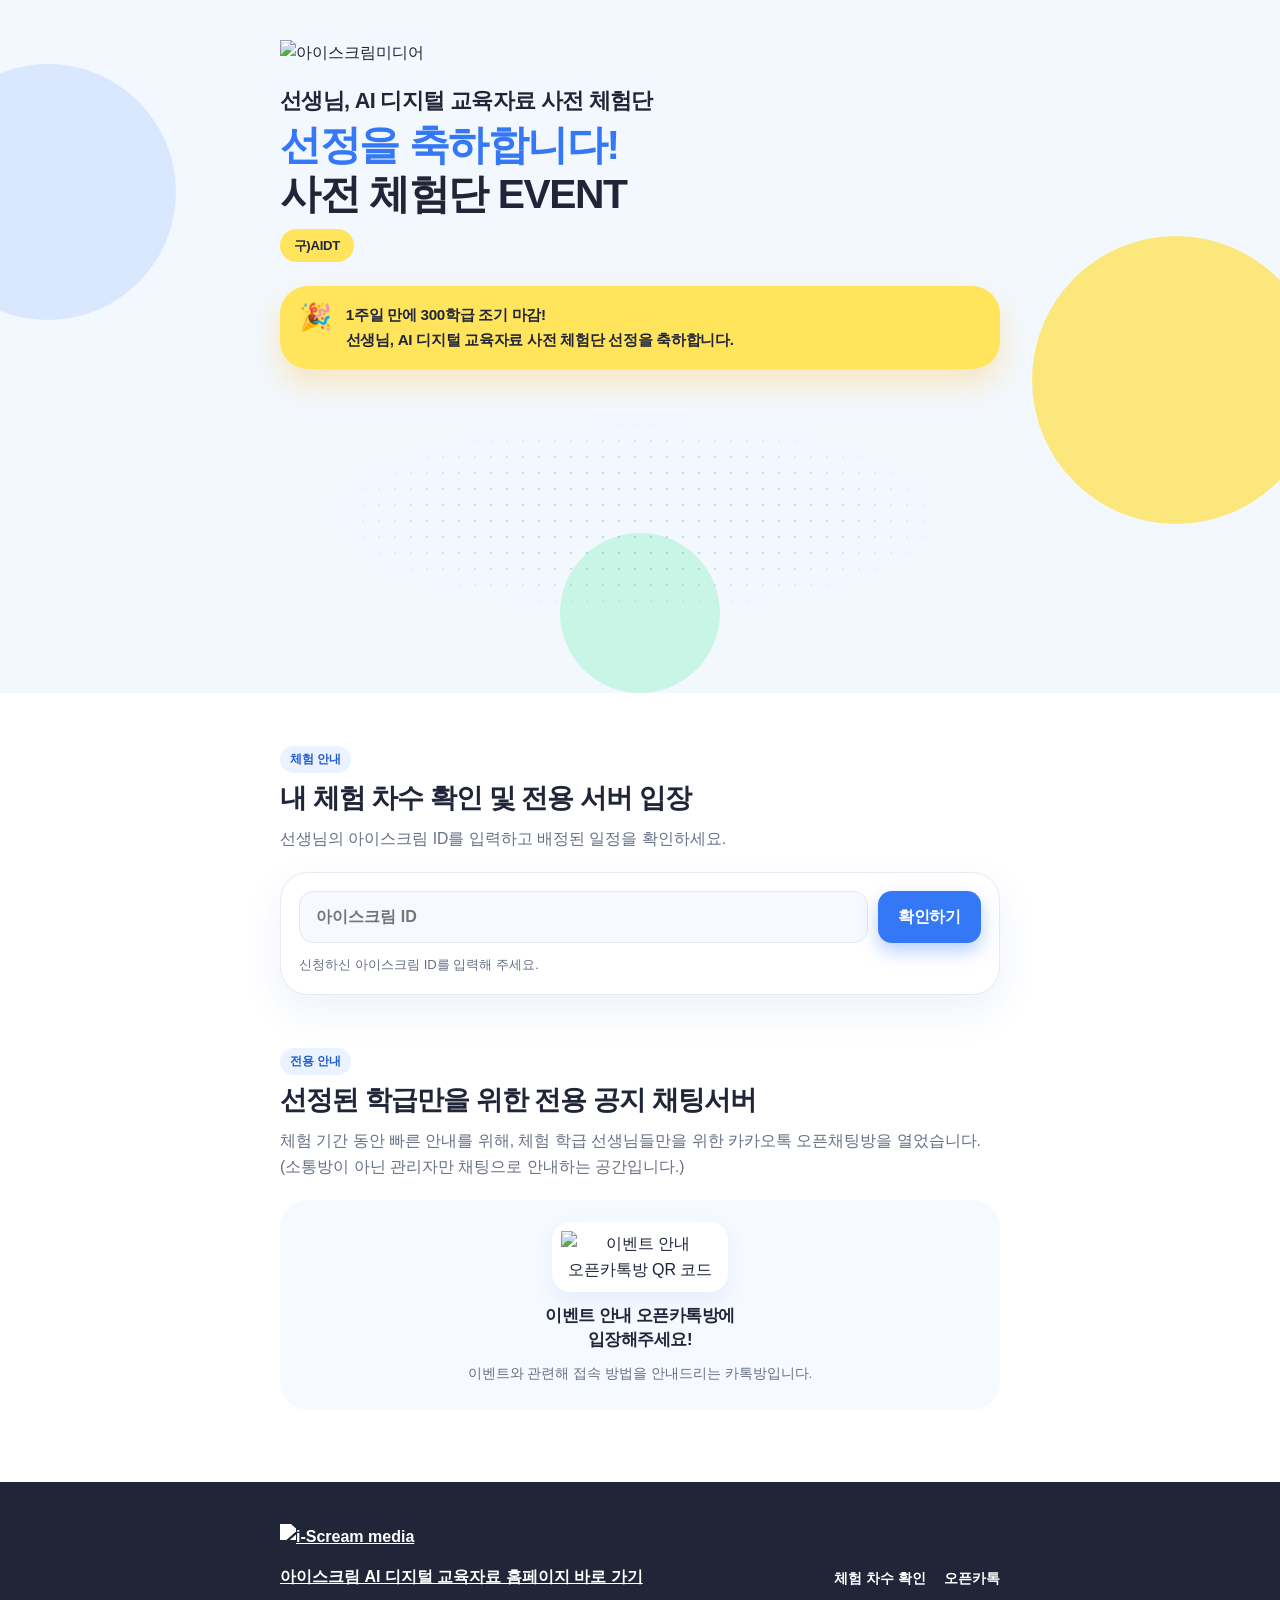
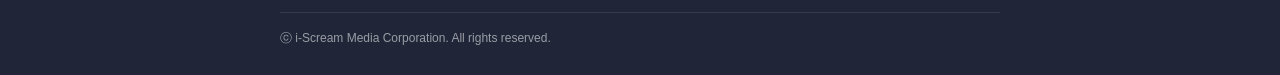
==== check/index.html @ 38898cb0 "Create index.html" ====
<!DOCTYPE html>
<html lang="ko">
<head>
  <meta charset="UTF-8" />
  <meta name="viewport" content="width=device-width, initial-scale=1" />
  <title>AI 디지털 교육자료 사전 체험단 | 아이스크림미디어</title>
  <link rel="stylesheet" href="https://cdn.jsdelivr.net/gh/orioncactus/pretendard@v1.3.9/dist/web/variable/pretendardvariable-dynamic-subset.min.css" />
  <style>
    :root {
      --primary: #3478f6;
      --primary-dark: #225dd0;
      --primary-light: #eaf3ff;
      --accent-yellow: #ffe45c;
      --accent-orange: #ff985e;
      --accent-mint: #c8f5e6;
      --ink: #202638;
      --muted: #667085;
      --bg: #ffffff;
      --bg-soft: #f6f9ff;
      --hero-bg: #f3f8ff;
      --blob: #d9e8ff;
      --line: #e6eaf0;
      --ok: #018c3a;
      --font: "Pretendard Variable", Pretendard, "Apple SD Gothic Neo", sans-serif;
      --shadow-soft: 0 16px 40px rgba(34, 93, 208, 0.08);
      --shadow-btn: 0 8px 18px rgba(52, 120, 246, 0.35);
    }

    * { box-sizing: border-box; margin: 0; padding: 0; }

    html { scroll-behavior: smooth; }

    [id] { scroll-margin-top: 24px; }

    body {
      font-family: var(--font);
      color: var(--ink);
      background: var(--bg);
      line-height: 1.65;
      word-break: keep-all;
      overflow-wrap: break-word;
      min-height: 100vh;
      -webkit-font-smoothing: antialiased;

   }

    ::selection { background: #cfe0ff; }

    .visually-hidden {
      position: absolute;
      width: 1px;
      height: 1px;
      padding: 0;
      margin: -1px;
      overflow: hidden;
      clip: rect(0, 0, 0, 0);
      white-space: nowrap;
      border: 0;
    }

    /* ——— Hero ——— */
    .hero {
      position: relative;
      overflow: hidden;
      background: var(--hero-bg);
      padding: 2rem 1.25rem 3rem;
    }

    .hero__blob {
      pointer-events: none;
      position: absolute;
      border-radius: 50%;
    }

    .hero__blob--a {
      left: -5rem;
      top: 4rem;
      width: 16rem;
      height: 16rem;
      background: var(--blob);
    }

    .hero__blob--b {
      right: -2.5rem;
      top: 34%;
      width: 18rem;
      height: 18rem;
      background: color-mix(in oklab, var(--accent-yellow) 80%, transparent);
    }

    .hero__blob--c {
      left: 50%;
      bottom: 0;
      width: 10rem;
      height: 10rem;
      transform: translateX(-50%);
      background: var(--accent-mint);
    }

    .hero__inner {
      position: relative;
      z-index: 1;
      width: min(720px, 100%);
      margin: 0 auto;
      padding-top: 0.5rem;
    }

    .brand-logo {
      display: block;
      width: 10rem;
      height: auto;
      margin-bottom: 1.25rem;
      animation: fadeUp 0.65s ease both;
    }

    .hero__kicker {
      font-size: clamp(1.05rem, 3.2vw, 1.35rem);
      font-weight: 700;
      letter-spacing: -0.03em;
      line-height: 1.35;
      color: var(--ink);
      animation: fadeUp 0.65s ease 0.06s both;
    }

    .hero__title {
      margin-top: 0.35rem;
      font-size: clamp(1.75rem, 6vw, 2.55rem);
      font-weight: 800;
      letter-spacing: -0.035em;
      line-height: 1.2;
      color: var(--primary);
      animation: fadeUp 0.65s ease 0.12s both;
    }

    .hero__title em {
      font-style: normal;
      color: var(--ink);
      display: block;
    }

    .hero__badge {
      display: inline-flex;
      align-items: center;
      margin: 0.65rem 0 0;
      padding: 0.35rem 0.85rem;
      border-radius: 999px;
      background: var(--accent-yellow);
      font-size: 0.82rem;
      font-weight: 800;
      color: var(--ink);
      letter-spacing: -0.02em;
      animation: fadeUp 0.65s ease 0.16s both;
    }

    .congrats {
      margin-top: 1.5rem;
      display: flex;
      align-items: flex-start;
      gap: 0.85rem;
      padding: 1.1rem 1.2rem;
      border-radius: 28px;
      background: var(--accent-yellow);
      box-shadow: 0 14px 32px rgba(255, 196, 61, 0.35);
      animation: fadeUp 0.7s ease 0.22s both;
    }

    .congrats__icon {
      flex: none;
      font-size: 1.65rem;
      line-height: 1;
    }

    .congrats__text {
      font-size: 0.95rem;
      font-weight: 700;
      letter-spacing: -0.02em;
      line-height: 1.5;
    }

    .congrats__text span {
      display: block;
      margin-bottom: 0.15rem;
    }

    .hero__scene {
      position: relative;
      height: 15.5rem;
      margin-top: 1.75rem;
    }

    .hero__scene-dots {
      position: absolute;
      inset: 8% 6% 12%;
      background-image: radial-gradient(circle, rgba(52, 120, 246, 0.28) 1.4px, transparent 1.5px);
      background-size: 16px 16px;
      -webkit-mask-image: radial-gradient(ellipse at center, #000 35%, transparent 72%);
      mask-image: radial-gradient(ellipse at center, #000 35%, transparent 72%);
    }

    .hero__people {
      position: absolute;
      left: 50%;
      bottom: 0;
      width: min(26rem, 88%);
      height: auto;
      transform: translateX(-50%);
    }

    .float-deco {
      position: absolute;
      z-index: 1;
      animation: bob 3.4s ease-in-out infinite;
    }

    .float-deco img {
      display: block;
      width: 100%;
      height: auto;
    }

    .float-deco--1 { width: 4.2rem; left: 6%; top: 8%; }
    .float-deco--2 { width: 3.4rem; right: 10%; top: 16%; animation-delay: 0.45s; }
    .float-deco--3 { width: 2.8rem; right: 22%; bottom: 14%; animation-delay: 0.9s; }

    .main {
      width: min(720px, calc(100% - 2.5rem));
      margin: 0 auto;
      padding: 3.25rem 0 4.5rem;
    }

    .main section + section { margin-top: 3.25rem; }

    .section-label {
      display: inline-flex;
      margin-bottom: 0.45rem;
      padding: 0.2rem 0.65rem;
      border-radius: 999px;
      background: var(--primary-light);
      color: var(--primary-dark);
      font-size: 0.78rem;
      font-weight: 800;
      letter-spacing: -0.02em;
    }

    .main h2 {
      font-size: clamp(1.35rem, 3.4vw, 1.7rem);
      font-weight: 800;
      letter-spacing: -0.035em;
      line-height: 1.35;
    }

    .lead,
    .notice-body {
      margin-top: 0.55rem;
      color: var(--muted);
      font-size: 0.98rem;
    }

    .id-panel {
      margin-top: 1.25rem;
      padding: 1.15rem;
      border: 1px solid var(--line);
      border-radius: 28px;
      background: #fff;
      box-shadow: var(--shadow-soft);
    }

    .id-row {
      display: flex;
      gap: 0.6rem;
    }

    .id-row input {
      flex: 1;
      min-width: 0;
      height: 3.25rem;
      padding: 0 1rem;
      border: 1px solid var(--line);
      border-radius: 14px;
      background: var(--bg-soft);
      color: var(--ink);
      font: inherit;
      font-weight: 600;
    }

    .id-row input:focus {
      outline: 2px solid var(--primary);
      outline-offset: 2px;
      background: #fff;
    }

    .btn-check,
    .btn-server {
      border: 0;
      border-radius: 14px;
      background: var(--primary);
      color: #fff;
      font: inherit;
      font-weight: 800;
      letter-spacing: -0.02em;
      cursor: pointer;
      box-shadow: var(--shadow-btn);
    }

    .btn-check {
      flex: none;
      height: 3.25rem;
      padding: 0 1.25rem;
    }

    .btn-check:hover,
    .btn-server:hover { background: var(--primary-dark); }

    .id-hint {
      margin-top: 0.7rem;
      color: var(--muted);
      font-size: 0.82rem;
    }

    .result {
      display: none;
      margin-top: 1rem;
      padding: 1.05rem 1.1rem 1.15rem;
      border-radius: 20px;
      background: var(--primary-light);
    }

    .result.is-visible {
      display: block;
      animation: reveal 0.45s ease both;
    }

    .result.is-error { background: #fff4f2; }

    .result-title {
      font-size: 1.05rem;
      font-weight: 800;
      letter-spacing: -0.03em;
    }

    .result-period,
    .result-note {
      margin-top: 0.3rem;
      color: var(--muted);
      font-size: 0.92rem;
    }

    .result.is-error .result-title { color: #b42318; }

    .btn-server {
      display: inline-flex;
      align-items: center;
      margin-top: 0.9rem;
      padding: 0.85rem 1.1rem;
      text-decoration: none;
    }

    .result[hidden],
    .result-note[hidden],
    .btn-server[hidden] {
      display: none !important;
    }

    .qr-block {
      display: grid;
      justify-items: center;
      gap: 0.7rem;
      margin-top: 1.25rem;
      padding: 1.4rem 1.1rem 1.5rem;
      border-radius: 28px;
      background: var(--bg-soft);
      text-align: center;
    }

    .qr-block strong {
      font-size: 1.05rem;
      letter-spacing: -0.03em;
      line-height: 1.45;
    }

    .qr-block small {
      max-width: 22rem;
      color: var(--muted);
      font-size: 0.85rem;
    }

    .qr-slot {
      display: grid;
      place-items: center;
      width: 11rem;
      padding: 0.55rem;
      border-radius: 18px;
      background: #fff;
      box-shadow: 0 8px 20px rgba(34, 93, 208, 0.08);
    }

    .qr-slot img {
      display: block;
      width: 100%;
      height: auto;
    }

    .site-footer {
      background: var(--ink);
      color: #fff;
      padding: 2.6rem 1.25rem 1.6rem;
    }

    .footer-inner {
      width: min(720px, 100%);
      margin: 0 auto;
    }

    .footer-row {
      display: flex;
      justify-content: space-between;
      gap: 24px;
      align-items: flex-end;
    }

    .site-footer a { color: #fff; font-weight: 700; }

    .footer-home {
      margin: 14px 0 0;
    }

    .footer-links {
      display: flex;
      flex-wrap: wrap;
      justify-content: flex-end;
      gap: 8px 18px;
      color: rgba(255, 255, 255, 0.82);
      font-size: 14px;
    }

    .footer-links a {
      text-decoration: none;
      font-weight: 600;
    }

    .footer-brand {
      display: block;
      width: 150px;
      height: auto;
      filter: brightness(0) invert(1);
    }

    .copy {
      margin: 22px 0 0;
      padding-top: 16px;
      border-top: 1px solid rgba(255, 255, 255, 0.1);
      color: rgba(255, 255, 255, 0.55);
      font-size: 12px;
    }

    @keyframes fadeUp {
      from { opacity: 0; transform: translateY(16px); }
      to { opacity: 1; transform: translateY(0); }
    }

    @keyframes reveal {
      from { opacity: 0; transform: translateY(10px) scale(0.98); }
      to { opacity: 1; transform: translateY(0) scale(1); }
    }

    @keyframes bob {
      0%, 100% { transform: translate3d(0, 0, 0); }
      50% { transform: translate3d(0, -10px, 0); }
    }

    @media (prefers-reduced-motion: reduce) {
      .float-deco,
      .brand-logo,
      .hero__kicker,
      .hero__title,
      .hero__badge,
      .congrats,
      .hero__scene,
      section {
        animation: none !important;
      }
    }

    @media (max-width: 520px) {
      .hero { padding: 1.5rem 1.1rem 2.25rem; }
      .main { width: calc(100% - 2rem); padding-top: 2.25rem; }
      .id-row .btn-check { width: 100%; }
      .congrats { border-radius: 22px; }
      .footer-row { flex-direction: column; align-items: flex-start; }
      .footer-links { justify-content: flex-start; }
    }
  </style>
</head>
<body>
  <header class="hero">
    <div class="hero__blob hero__blob--a" aria-hidden="true"></div>
    <div class="hero__blob hero__blob--b" aria-hidden="true"></div>
    <div class="hero__blob hero__blob--c" aria-hidden="true"></div>

    <div class="hero__inner">
      <img
        class="brand-logo"
        src="https://i-screammedia-aidt-free-trial-event.vercel.app/brand/i-scream-media.png?v=3"
        alt="아이스크림미디어"
      />

      <p class="hero__kicker">선생님, AI 디지털 교육자료 사전 체험단</p>
      <h1 class="hero__title">
        선정을 축하합니다!
        <em>사전 체험단 EVENT</em>
      </h1>
      <span class="hero__badge">구)AIDT</span>

      <aside class="congrats" aria-label="선정 축하 안내">
        <span class="congrats__icon" aria-hidden="true">🎉</span>
        <p class="congrats__text">
          <span>1주일 만에 300학급 조기 마감!</span>
          선생님, AI 디지털 교육자료 사전 체험단 선정을 축하합니다.
        </p>
      </aside>

      <div class="hero__scene" aria-hidden="true">
        <div class="hero__scene-dots"></div>
        <span class="float-deco float-deco--1">
          <img src="https://i-screammedia-aidt-free-trial-event.vercel.app/media/scene/ops.png?v=3" alt="" />
        </span>
        <span class="float-deco float-deco--2">
          <img src="https://i-screammedia-aidt-free-trial-event.vercel.app/media/scene/cube.png?v=3" alt="" />
        </span>
        <span class="float-deco float-deco--3">
          <img src="https://i-screammedia-aidt-free-trial-event.vercel.app/media/scene/triangle.png?v=3" alt="" />
        </span>
        <img
          class="hero__people"
          src="https://i-screammedia-aidt-free-trial-event.vercel.app/media/scene/people.png?v=3"
          alt=""
        />
      </div>
    </div>
  </header>

  <div class="main">
    <section id="check" aria-labelledby="check-title">
      <p class="section-label">체험 안내</p>
      <h2 id="check-title">내 체험 차수 확인 및 전용 서버 입장</h2>
      <p class="lead">선생님의 아이스크림 ID를 입력하고 배정된 일정을 확인하세요.</p>

      <div class="id-panel">
        <form class="id-row" id="id-form" autocomplete="off">
          <label for="ice-id" class="visually-hidden">아이스크림 ID</label>
          <input id="ice-id" name="ice-id" type="text" placeholder="아이스크림 ID" required />
          <button type="submit" class="btn-check">확인하기</button>
        </form>
        <p class="id-hint">신청하신 아이스크림 ID를 입력해 주세요.</p>

        <div class="result" id="result" role="status" aria-live="polite" hidden>
          <p class="result-title" id="result-title"></p>
          <p class="result-period" id="result-period"></p>
          <p class="result-note" id="result-note" hidden></p>
          <a class="btn-server" id="server-link" hidden></a>
        </div>
      </div>
    </section>

    <section id="notice" aria-labelledby="notice-title">
      <p class="section-label">전용 안내</p>
      <h2 id="notice-title">선정된 학급만을 위한 전용 공지 채팅서버</h2>
      <p class="notice-body">
        체험 기간 동안 빠른 안내를 위해, 체험 학급 선생님들만을 위한 카카오톡 오픈채팅방을 열었습니다.
        (소통방이 아닌 관리자만 채팅으로 안내하는 공간입니다.)
      </p>
      <div class="qr-block">
        <div class="qr-slot">
          <img src="QR.png" alt="이벤트 안내 오픈카톡방 QR 코드" />
        </div>
        <strong>이벤트 안내 오픈카톡방에<br />입장해주세요!</strong>
        <small>이벤트와 관련해 접속 방법을 안내드리는 카톡방입니다.</small>
      </div>
    </section>
  </div>

  <footer class="site-footer">
    <div class="footer-inner">
      <div class="footer-row">
        <div>
          <a href="https://aidt.i-scream.co.kr/" target="_blank" rel="noopener noreferrer">
            <img class="footer-brand" src="https://i-screammedia-aidt-free-trial-event.vercel.app/brand/i-scream-media.png?v=3" alt="i-Scream media" />
          </a>
          <p class="footer-home"><a href="https://aidt.i-scream.co.kr/" target="_blank" rel="noopener noreferrer">아이스크림 AI 디지털 교육자료 홈페이지 바로 가기</a></p>
        </div>
        <nav class="footer-links" aria-label="하단 메뉴">
          <a href="#check">체험 차수 확인</a>
          <a href="#notice">오픈카톡</a>
        </nav>
      </div>
      <p class="copy">ⓒ i-Scream Media Corporation. All rights reserved.</p>
    </div>
  </footer>

  <script>
    (function () {
      // 스프레드시트 Apps Script를 웹 앱으로 배포한 뒤 /exec 주소를 넣습니다.
      var LOOKUP_URL = "https://script.google.com/macros/s/AKfycbw1V9TtN96t5DIvYC2wog42rHnrE2uM0zs5pzuHLSJIDhwSx8uDlWeA5C9FZ2zDsYhv/exec";

      var COHORTS = {
        "1": {
          label: "1차 체험단",
          period: "11월 23일(월) ~ 12월 6일(일)",
          serverLabel: "1차 사용 안내 보기 →",
          serverUrl: "https://i-screammedia.github.io/FreeEvent_Information/"
        },
        "2": {
          label: "2차 체험단",
          period: "11월 30일(월) ~ 12월 13일(일)",
          serverLabel: "",
          serverUrl: "",
          note: "2차 안내 페이지는 준비 중입니다."
        }
      };

      var form = document.getElementById("id-form");
      var result = document.getElementById("result");
      var title = document.getElementById("result-title");
      var period = document.getElementById("result-period");
      var note = document.getElementById("result-note");
      var serverLink = document.getElementById("server-link");
      var input = document.getElementById("ice-id");
      var submitButton = form.querySelector("button");
      var busy = false;

      function showResult(isError) {
        result.hidden = false;
        result.classList.remove("is-visible");
        void result.offsetWidth;
        result.classList.toggle("is-error", isError);
        result.classList.add("is-visible");
      }

      function clearActions() {
        serverLink.hidden = true;
        serverLink.removeAttribute("href");
        serverLink.textContent = "";
        note.hidden = true;
        note.textContent = "";
      }

      function showMessage(isError, titleText, noteText) {
        clearActions();
        title.textContent = titleText;
        period.textContent = "";
        if (noteText) {
          note.hidden = false;
          note.textContent = noteText;
        }
        showResult(isError);
      }

      function showCohort(key) {
        var cohort = COHORTS[key];
        clearActions();
        if (!cohort) {
          showMessage(true, "등록된 체험 명단에서 이 아이디를 찾지 못했습니다.", "아이디를 다시 확인해 주세요.");
          return;
        }
        title.textContent = "선생님은 " + cohort.label + "입니다.";
        period.textContent = key + "차 체험 기간: " + cohort.period;
        if (cohort.serverUrl) {
          serverLink.hidden = false;
          serverLink.href = cohort.serverUrl;
          serverLink.target = "_blank";
          serverLink.rel = "noopener noreferrer";
          serverLink.textContent = cohort.serverLabel;
        }
        if (cohort.note) {
          note.hidden = false;
          note.textContent = cohort.note;
        }
        showResult(false);
      }

      form.addEventListener("submit", function (e) {
        e.preventDefault();
        if (busy) return;
        var id = (input.value || "").trim();
        if (!id) return;

        if (!LOOKUP_URL) {
          showMessage(true, "체험단 조회가 아직 연결되지 않았습니다.", "운영팀 설정을 마친 뒤 다시 확인해 주세요.");
          return;
        }

        busy = true;
        submitButton.disabled = true;
        submitButton.textContent = "확인 중";

        fetch(LOOKUP_URL + "?id=" + encodeURIComponent(id))
          .then(function (res) {
            if (!res.ok) throw new Error("bad");
            return res.json();
          })
          .then(function (data) {
            if (!data || !data.ok || !COHORTS[data.cohort]) {
              showMessage(true, "등록된 체험 명단에서 이 아이디를 찾지 못했습니다.", "아이디를 다시 확인해 주세요.");
              return;
            }
            showCohort(data.cohort);
          })
          .catch(function () {
            showMessage(true, "확인하지 못했습니다.", "잠시 후 다시 시도해 주세요.");
          })
          .then(function () {
            busy = false;
            submitButton.disabled = false;
            submitButton.textContent = "확인하기";
          });
      });
    })();
  </script>
</body>
</html>
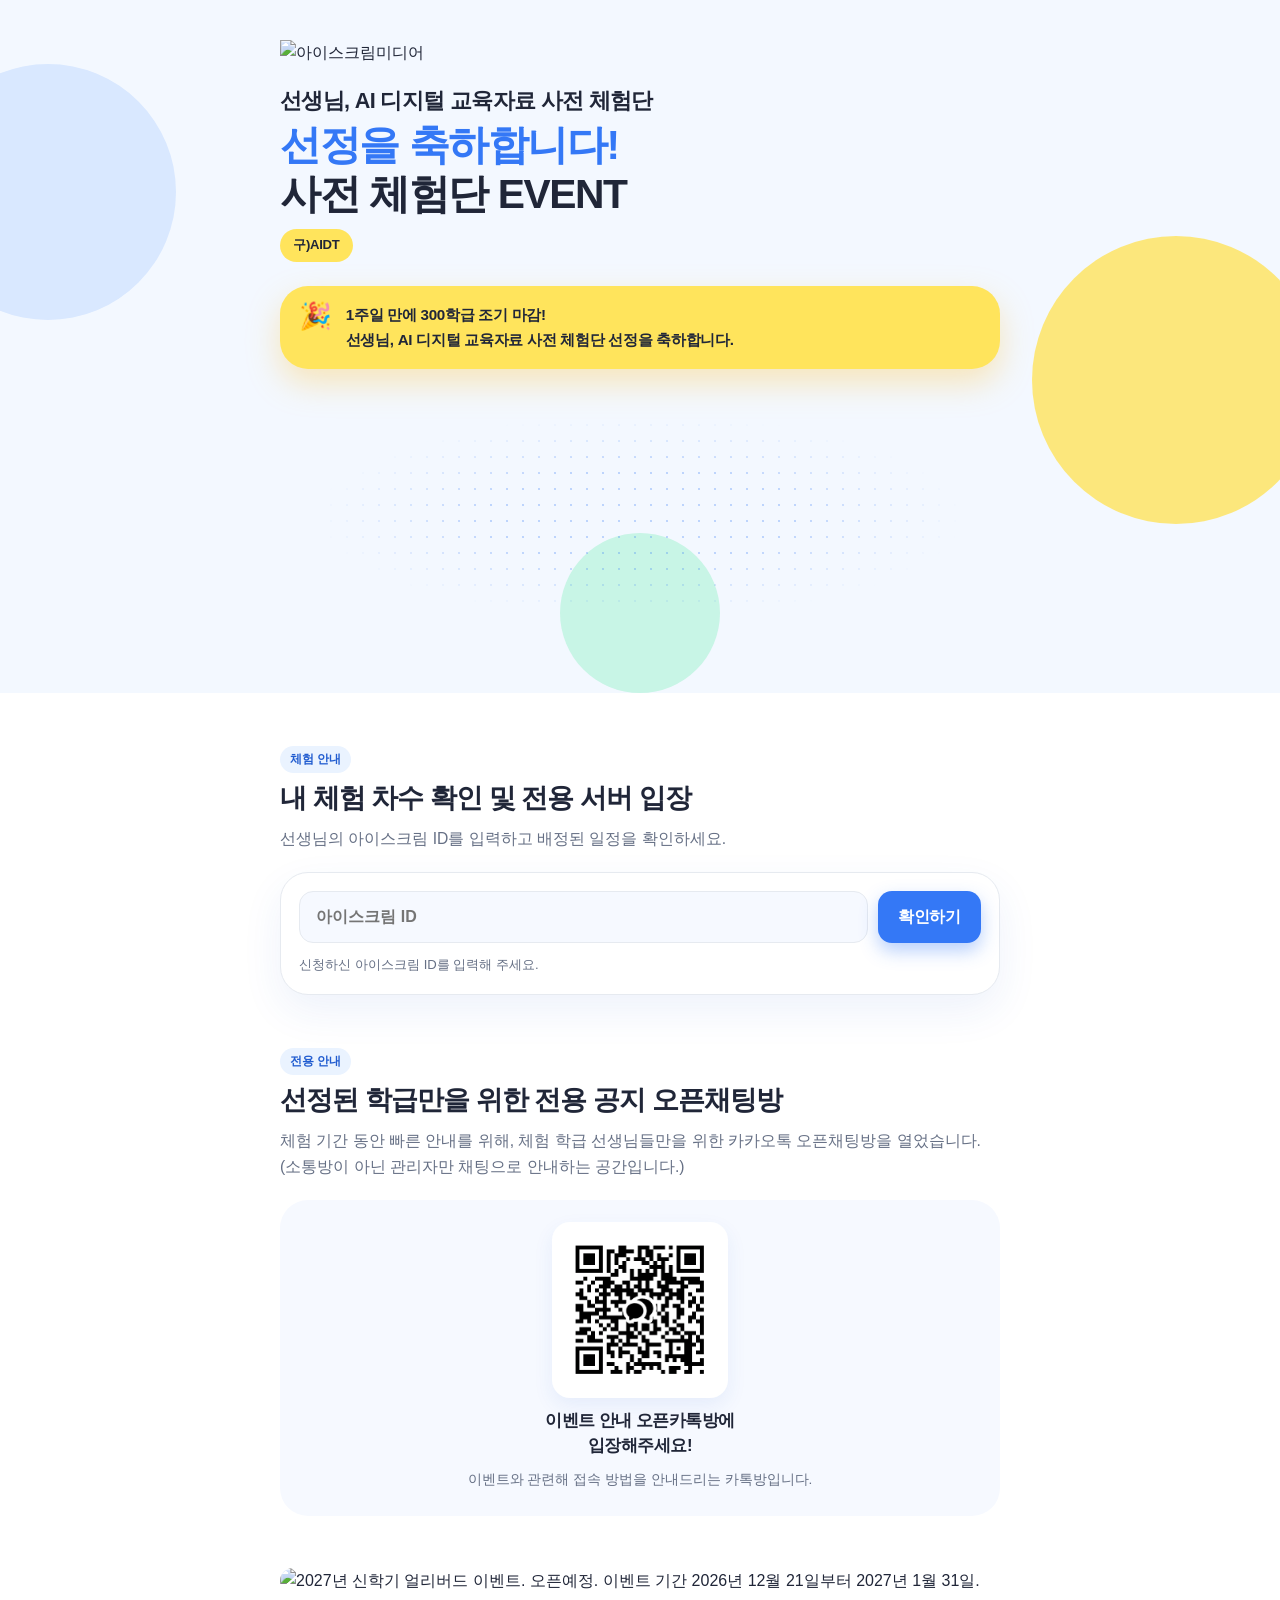
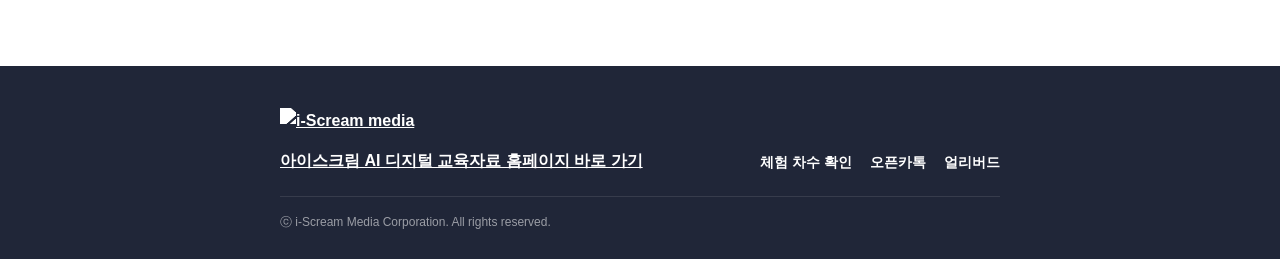
==== commit dcdbd6bb: "Update index.html" ====
--- a/check/index.html
+++ b/check/index.html
@@ -400,6 +400,34 @@
       height: auto;
     }
 
+    .earlybird {
+      position: relative;
+    }
+
+    .earlybird img {
+      display: block;
+      width: 100%;
+      height: auto;
+      border-radius: 28px;
+    }
+
+    .earlybird-link {
+      position: absolute;
+      left: 8%;
+      top: 74%;
+      width: 24%;
+      height: 14%;
+      border-radius: 999px;
+      color: transparent;
+      overflow: hidden;
+      white-space: nowrap;
+    }
+
+    .earlybird-link:focus-visible {
+      outline: 3px solid var(--primary);
+      outline-offset: 3px;
+    }
+
     .site-footer {
       background: var(--ink);
       color: #fff;
@@ -564,9 +592,9 @@
 
     <section id="notice" aria-labelledby="notice-title">
       <p class="section-label">전용 안내</p>
-      <h2 id="notice-title">선정된 학급만을 위한 전용 공지 채팅서버</h2>
+      <h2 id="notice-title">선정된 학급만을 위한 전용 공지 오픈채팅방</h2>
       <p class="notice-body">
-        체험 기간 동안 빠른 안내를 위해, 체험 학급 선생님들만을 위한 카카오톡 오픈채팅방을 열었습니다.
+        체험 기간 동안 빠른 안내를 위해, 체험 학급 선생님들만을 위한 카카오톡 오픈채팅방을 열었습니다.<br />
         (소통방이 아닌 관리자만 채팅으로 안내하는 공간입니다.)
       </p>
       <div class="qr-block">
@@ -576,6 +604,11 @@
         <strong>이벤트 안내 오픈카톡방에<br />입장해주세요!</strong>
         <small>이벤트와 관련해 접속 방법을 안내드리는 카톡방입니다.</small>
       </div>
+    </section>
+
+    <section id="earlybird" class="earlybird" aria-label="얼리버드 이벤트">
+      <img src="earlybird.png" alt="2027년 신학기 얼리버드 이벤트. 오픈예정. 이벤트 기간 2026년 12월 21일부터 2027년 1월 31일." />
+      <a class="earlybird-link" href="https://aidt.i-scream.co.kr/customer/notice/20" target="_blank" rel="noopener noreferrer">얼리버드 신청 살펴보기</a>
     </section>
   </div>
 
@@ -591,6 +624,7 @@
         <nav class="footer-links" aria-label="하단 메뉴">
           <a href="#check">체험 차수 확인</a>
           <a href="#notice">오픈카톡</a>
+          <a href="#earlybird">얼리버드</a>
         </nav>
       </div>
       <p class="copy">ⓒ i-Scream Media Corporation. All rights reserved.</p>
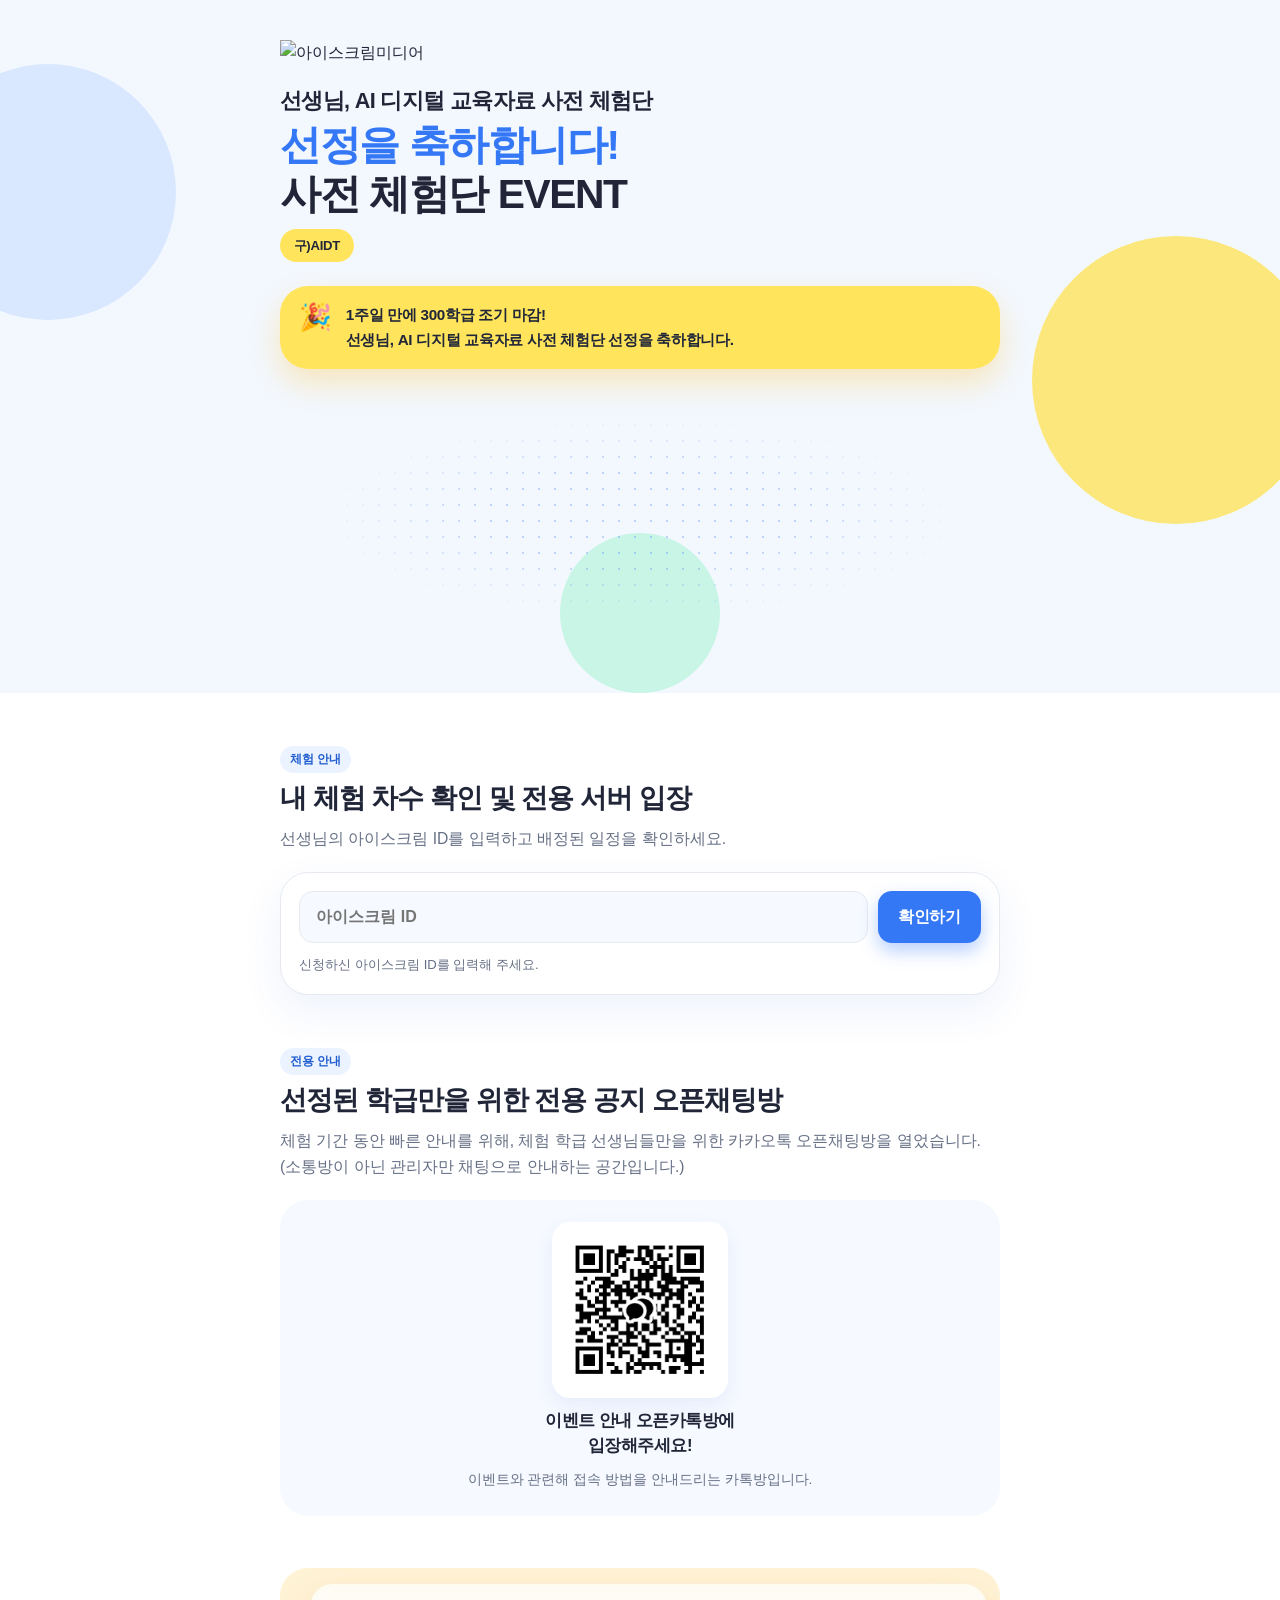
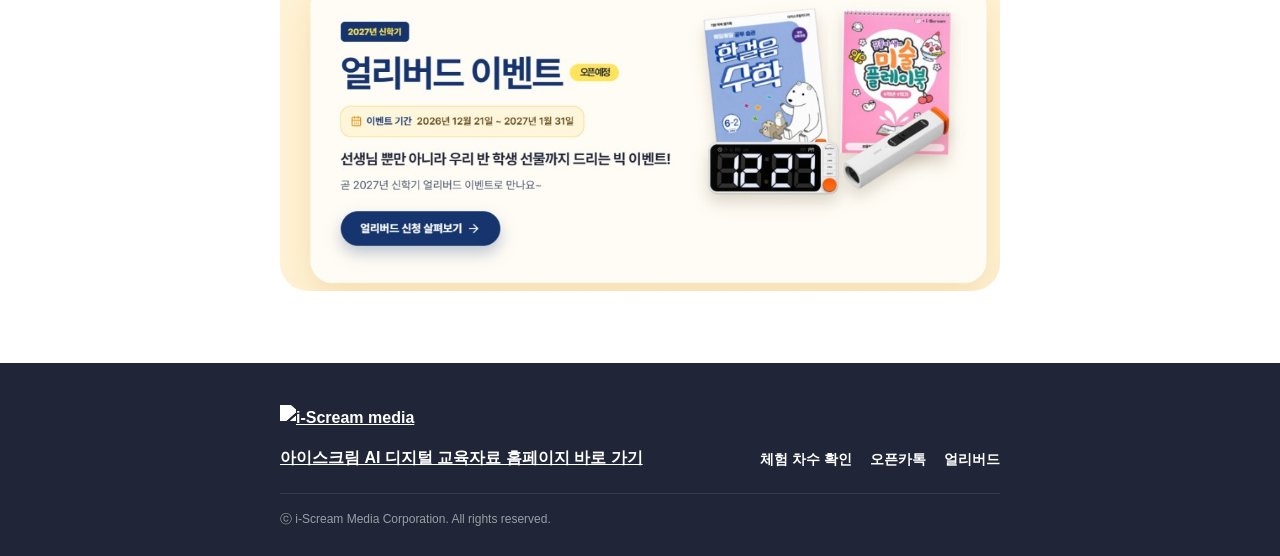
==== commit c445986b: "Update index.html" ====
--- a/check/index.html
+++ b/check/index.html
@@ -347,6 +347,13 @@
 
     .result.is-error .result-title { color: #b42318; }
 
+    .result-note a {
+      color: var(--primary-dark);
+      font-weight: 800;
+      text-decoration: underline;
+      text-underline-offset: 2px;
+    }
+
     .btn-server {
       display: inline-flex;
       align-items: center;
@@ -678,6 +685,22 @@
         note.textContent = "";
       }
 
+      function showNotFound() {
+        clearActions();
+        title.textContent = "등록된 체험 명단에서 이 아이디를 찾지 못했습니다.";
+        period.textContent = "";
+        note.hidden = false;
+        note.appendChild(document.createTextNode("아이디를 다시 확인해 주세요."));
+        note.appendChild(document.createElement("br"));
+        note.appendChild(document.createTextNode("명단 확인 관련 문의는 "));
+        var mail = document.createElement("a");
+        mail.href = "mailto:aidt@i-screammedia.com";
+        mail.textContent = "aidt@i-screammedia.com";
+        note.appendChild(mail);
+        note.appendChild(document.createTextNode(" 으로 문의해 주세요."));
+        showResult(true);
+      }
+
       function showMessage(isError, titleText, noteText) {
         clearActions();
         title.textContent = titleText;
@@ -693,7 +716,7 @@
         var cohort = COHORTS[key];
         clearActions();
         if (!cohort) {
-          showMessage(true, "등록된 체험 명단에서 이 아이디를 찾지 못했습니다.", "아이디를 다시 확인해 주세요.");
+          showNotFound();
           return;
         }
         title.textContent = "선생님은 " + cohort.label + "입니다.";
@@ -734,7 +757,7 @@
           })
           .then(function (data) {
             if (!data || !data.ok || !COHORTS[data.cohort]) {
-              showMessage(true, "등록된 체험 명단에서 이 아이디를 찾지 못했습니다.", "아이디를 다시 확인해 주세요.");
+              showNotFound();
               return;
             }
             showCohort(data.cohort);
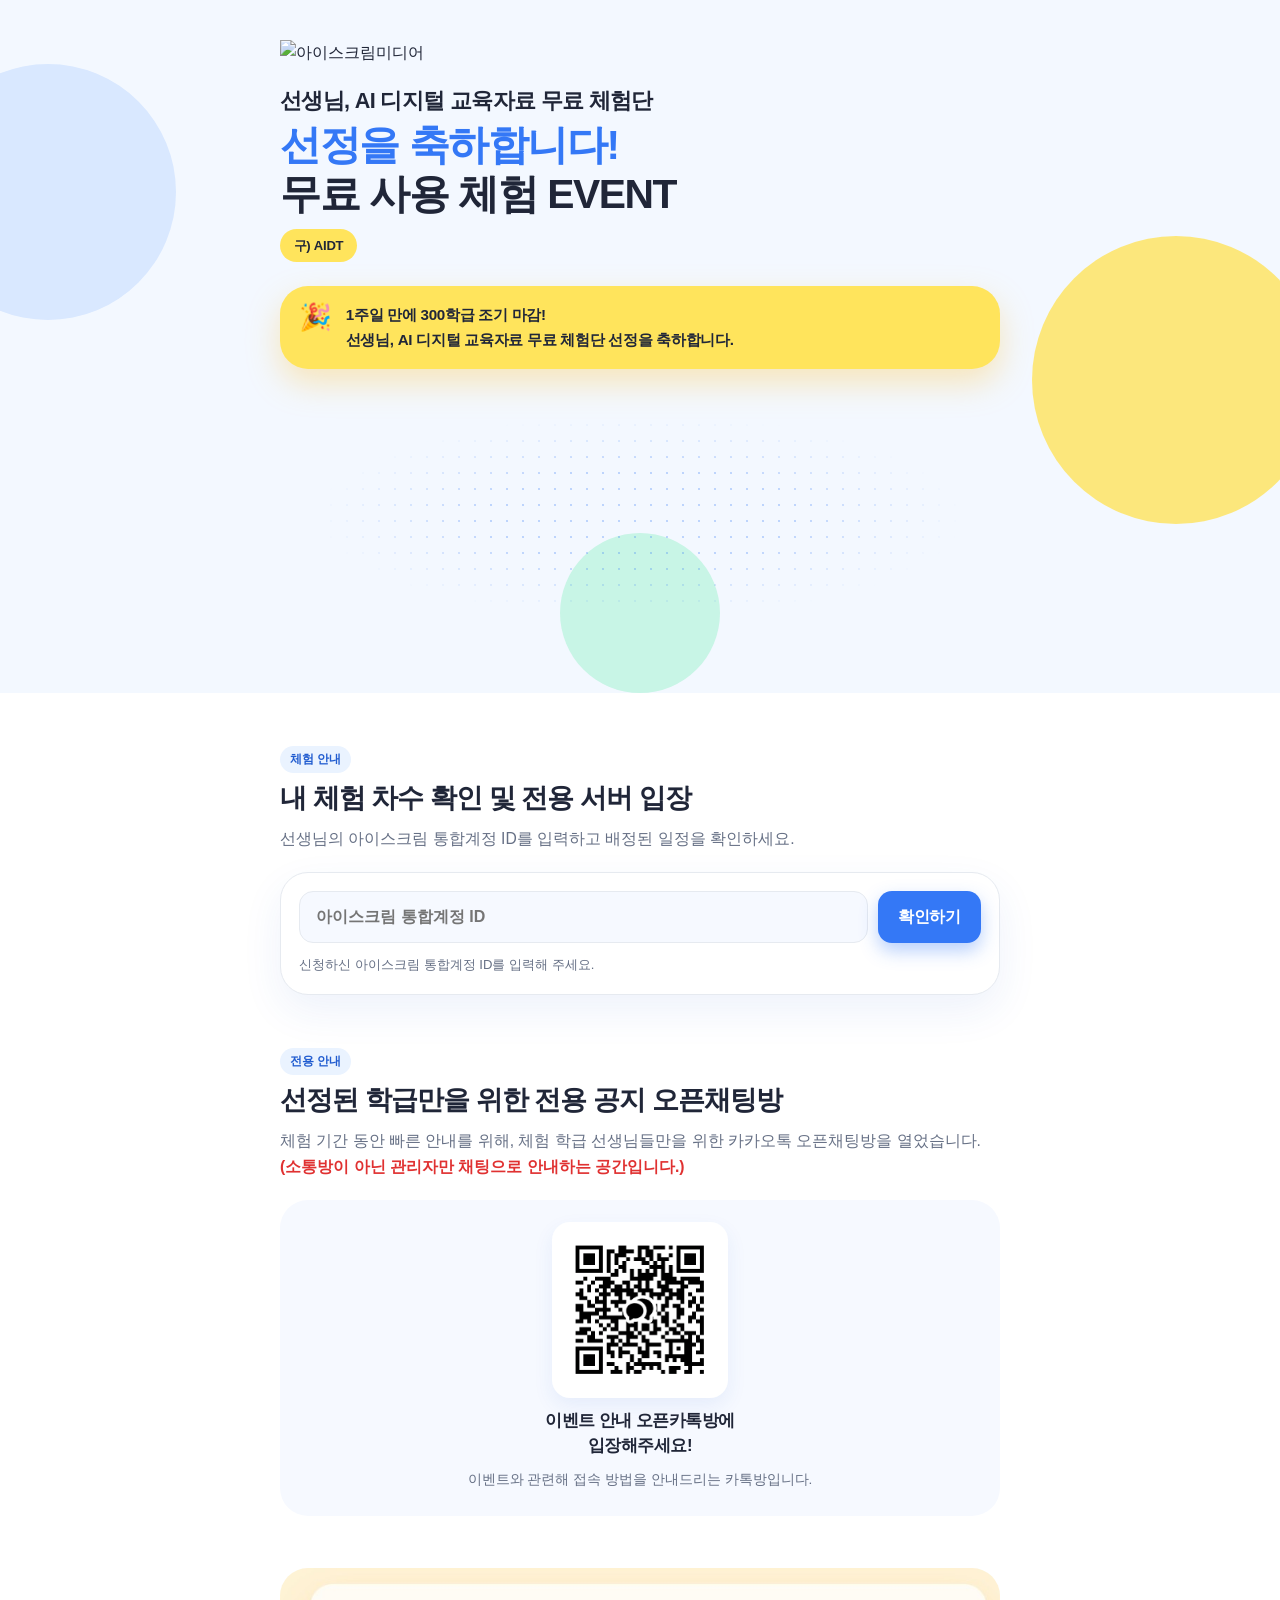
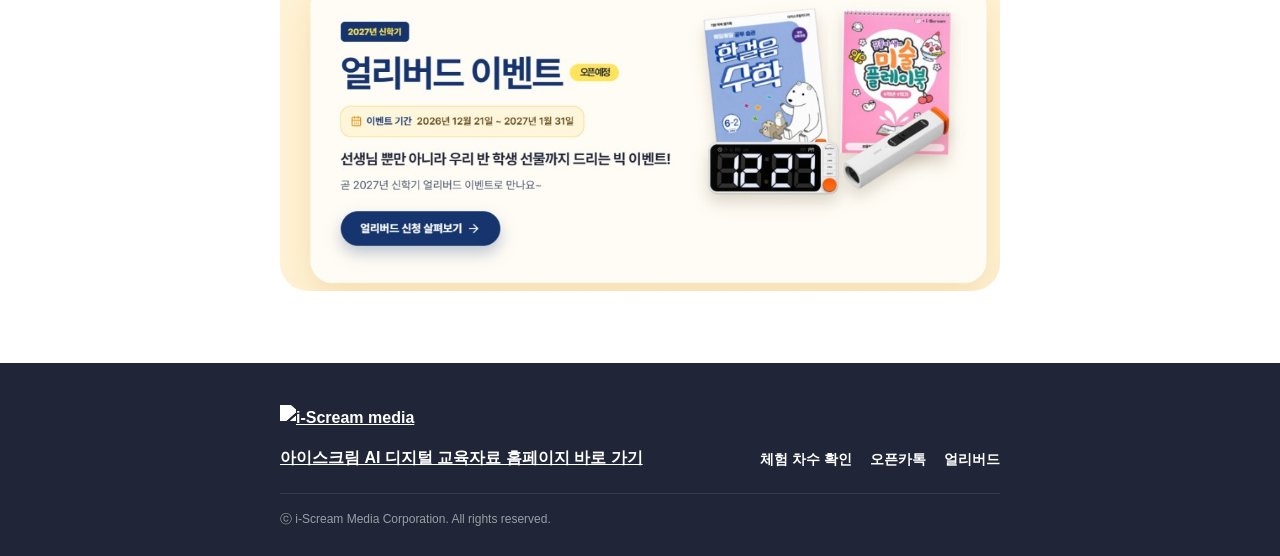
==== commit 60e65fcb: "Update title and text for free trial program" ====
--- a/check/index.html
+++ b/check/index.html
@@ -3,7 +3,7 @@
 <head>
   <meta charset="UTF-8" />
   <meta name="viewport" content="width=device-width, initial-scale=1" />
-  <title>AI 디지털 교육자료 사전 체험단 | 아이스크림미디어</title>
+  <title>AI 디지털 교육자료 무료 체험단 | 아이스크림미디어</title>
   <link rel="stylesheet" href="https://cdn.jsdelivr.net/gh/orioncactus/pretendard@v1.3.9/dist/web/variable/pretendardvariable-dynamic-subset.min.css" />
   <style>
     :root {
@@ -256,6 +256,11 @@
       font-size: 0.98rem;
     }
 
+    .notice-admin {
+      color: #e03131;
+      font-weight: 700;
+    }
+
     .id-panel {
       margin-top: 1.25rem;
       padding: 1.15rem;
@@ -539,18 +544,18 @@
         alt="아이스크림미디어"
       />
 
-      <p class="hero__kicker">선생님, AI 디지털 교육자료 사전 체험단</p>
+      <p class="hero__kicker">선생님, AI 디지털 교육자료 무료 체험단</p>
       <h1 class="hero__title">
         선정을 축하합니다!
-        <em>사전 체험단 EVENT</em>
+        <em>무료 사용 체험 EVENT</em>
       </h1>
-      <span class="hero__badge">구)AIDT</span>
+      <span class="hero__badge">구) AIDT</span>
 
       <aside class="congrats" aria-label="선정 축하 안내">
         <span class="congrats__icon" aria-hidden="true">🎉</span>
         <p class="congrats__text">
           <span>1주일 만에 300학급 조기 마감!</span>
-          선생님, AI 디지털 교육자료 사전 체험단 선정을 축하합니다.
+          선생님, AI 디지털 교육자료 무료 체험단 선정을 축하합니다.
         </p>
       </aside>
 
@@ -578,15 +583,15 @@
     <section id="check" aria-labelledby="check-title">
       <p class="section-label">체험 안내</p>
       <h2 id="check-title">내 체험 차수 확인 및 전용 서버 입장</h2>
-      <p class="lead">선생님의 아이스크림 ID를 입력하고 배정된 일정을 확인하세요.</p>
+      <p class="lead">선생님의 아이스크림 통합계정 ID를 입력하고 배정된 일정을 확인하세요.</p>
 
       <div class="id-panel">
         <form class="id-row" id="id-form" autocomplete="off">
-          <label for="ice-id" class="visually-hidden">아이스크림 ID</label>
-          <input id="ice-id" name="ice-id" type="text" placeholder="아이스크림 ID" required />
+          <label for="ice-id" class="visually-hidden">아이스크림 통합계정 ID</label>
+          <input id="ice-id" name="ice-id" type="text" placeholder="아이스크림 통합계정 ID" required />
           <button type="submit" class="btn-check">확인하기</button>
         </form>
-        <p class="id-hint">신청하신 아이스크림 ID를 입력해 주세요.</p>
+        <p class="id-hint">신청하신 아이스크림 통합계정 ID를 입력해 주세요.</p>
 
         <div class="result" id="result" role="status" aria-live="polite" hidden>
           <p class="result-title" id="result-title"></p>
@@ -602,7 +607,7 @@
       <h2 id="notice-title">선정된 학급만을 위한 전용 공지 오픈채팅방</h2>
       <p class="notice-body">
         체험 기간 동안 빠른 안내를 위해, 체험 학급 선생님들만을 위한 카카오톡 오픈채팅방을 열었습니다.<br />
-        (소통방이 아닌 관리자만 채팅으로 안내하는 공간입니다.)
+        <span class="notice-admin">(소통방이 아닌 관리자만 채팅으로 안내하는 공간입니다.)</span>
       </p>
       <div class="qr-block">
         <div class="qr-slot">
